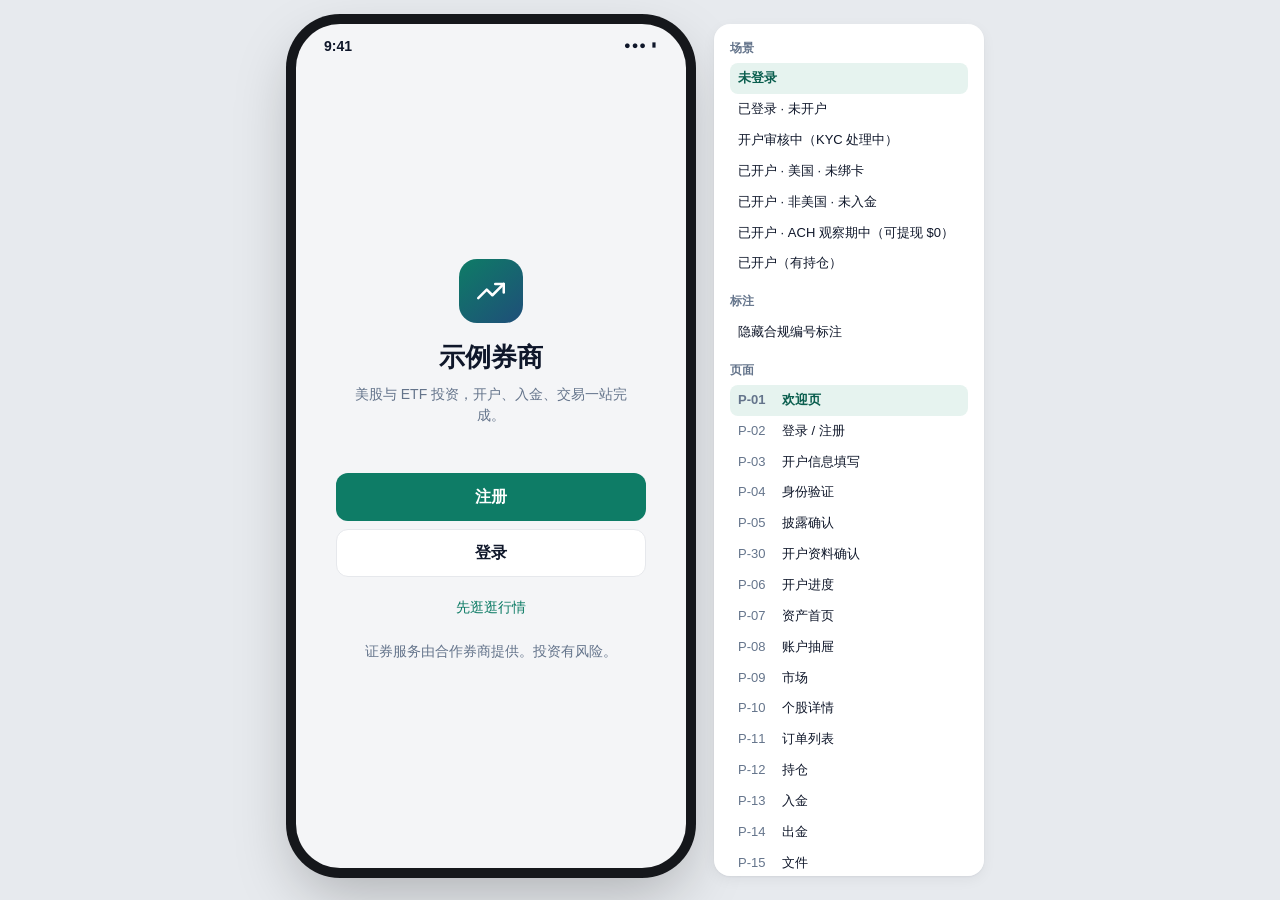
==== prototype/index.html @ 5108696b "M0: 设计文档与原型基线" ====
<!doctype html>
<html lang="zh-CN">
<head>
  <meta charset="utf-8">
  <meta name="viewport" content="width=device-width,initial-scale=1,viewport-fit=cover">
  <title>券商 App 原型</title>
  <link rel="stylesheet" href="css/app.css?v=8">
</head>
<body>
  <div class="stage">
    <div class="device">
      <div class="sbar"><span>9:41</span><span class="sbar-r">●●● ▮</span></div>
      <div id="app"></div>
      <div id="overlay"></div>
    </div>
    <aside class="console" id="console"></aside>
  </div>
  <button class="console-toggle" data-act="toggleConsole">原型控制</button>

  <script src="js/data.js?v=8"></script>
  <script src="js/core.js?v=8"></script>
  <script src="js/pages/onboarding.js?v=8"></script>
  <script src="js/pages/assets.js?v=8"></script>
  <script src="js/pages/market.js?v=8"></script>
  <script src="js/pages/funds.js?v=8"></script>
  <script src="js/pages/discover.js?v=8"></script>
  <script src="js/main.js?v=8"></script>
</body>
</html>
---- prototype/css/app.css ----
/* ---------- Tokens ---------- */
:root {
  --bg: #F4F5F7;
  --surface: #FFFFFF;
  --surface-2: #F1F3F6;
  --text: #0F172A;
  --muted: #64748B;
  --faint: #94A3B8;
  --line: #E6E8EC;
  --primary: #0E7C66;
  --primary-2: #0A5E4E;
  --primary-weak: #E6F3EF;
  --accent: #1F4E79;
  --up: #15803D;
  --down: #DC2626;
  --warn: #B45309;
  --warn-weak: #FFF6E5;
  --danger: #DC2626;
  --danger-weak: #FDEDED;
  --info-weak: #EDF3FA;
  --radius: 14px;
  --shadow: 0 1px 2px rgba(15, 23, 42, .05), 0 4px 14px rgba(15, 23, 42, .05);
}
body.red-up { --up: #DC2626; --down: #15803D; }

* { box-sizing: border-box; margin: 0; padding: 0; }
html, body { height: 100%; }
body {
  font-family: -apple-system, BlinkMacSystemFont, "PingFang SC", "Helvetica Neue", "Microsoft YaHei", sans-serif;
  background: #E7EAEE;
  color: var(--text);
  font-size: 15px;
  line-height: 1.45;
  -webkit-font-smoothing: antialiased;
}
button { font: inherit; color: inherit; background: none; border: 0; cursor: pointer; }
a { color: var(--primary); text-decoration: none; }
input, select, textarea { font: inherit; color: inherit; }
.ic { flex: none; display: block; }

/* ---------- Stage & device ---------- */
.stage { min-height: 100vh; display: flex; gap: 28px; justify-content: center; align-items: flex-start; padding: 24px; }
.device {
  position: relative; width: 390px; height: 844px; flex: none;
  border-radius: 44px; background: var(--bg); overflow: hidden;
  box-shadow: 0 0 0 10px #15171B, 0 24px 60px rgba(0, 0, 0, .25);
}
.sbar { position: absolute; top: 0; left: 0; right: 0; height: 44px; display: flex; justify-content: space-between; align-items: center; padding: 0 28px; font-size: 14px; font-weight: 600; z-index: 5; }
.sbar-r { letter-spacing: 1px; font-size: 11px; }
#app { position: absolute; top: 44px; left: 0; right: 0; bottom: 0; }
#overlay { position: absolute; inset: 0; pointer-events: none; z-index: 50; }

@media (max-width: 600px) {
  .stage { padding: 0; }
  .device { width: 100vw; height: 100dvh; border-radius: 0; box-shadow: none; }
  .sbar { display: none; }
  #app { top: env(safe-area-inset-top, 0); }
}

/* ---------- Screen shell ---------- */
.screen { position: absolute; inset: 0; display: flex; flex-direction: column; }
.nav { height: 52px; display: flex; align-items: center; padding: 0 6px; background: var(--surface); border-bottom: 1px solid var(--line); flex: none; }
.nav h1 { flex: 1; text-align: center; font-size: 17px; font-weight: 600; white-space: nowrap; overflow: hidden; text-overflow: ellipsis; }
.nav-btn { width: 40px; height: 40px; display: grid; place-items: center; border-radius: 20px; flex: none; }
.nav-right { min-width: 40px; display: flex; justify-content: flex-end; }
.nav.big { background: transparent; border: 0; padding: 0 12px 0 16px; height: 56px; }
.nav.big h1 { text-align: left; font-size: 26px; font-weight: 700; }
.ava-btn { width: 38px; height: 38px; border-radius: 50%; display: grid; place-items: center; background: var(--surface); box-shadow: var(--shadow); color: var(--primary); }
.content { flex: 1; overflow-y: auto; padding: 12px 16px 28px; -webkit-overflow-scrolling: touch; }
.content.flush { padding: 0; }
.footer { flex: none; padding: 12px 16px 18px; background: var(--surface); border-top: 1px solid var(--line); display: flex; gap: 10px; }
.tabbar { flex: none; height: 64px; display: flex; background: var(--surface); border-top: 1px solid var(--line); padding-bottom: 6px; }
.tab { flex: 1; display: flex; flex-direction: column; align-items: center; justify-content: center; gap: 3px; font-size: 11px; color: var(--faint); }
.tab.on { color: var(--primary); font-weight: 600; }

/* ---------- Building blocks ---------- */
.card { background: var(--surface); border-radius: var(--radius); padding: 16px; box-shadow: var(--shadow); margin-bottom: 12px; }
.sec-title { display: flex; align-items: center; justify-content: space-between; margin: 22px 2px 10px; font-size: 17px; font-weight: 650; }
.sec-title:first-child { margin-top: 6px; }
.sec-title .link { font-size: 13px; font-weight: 500; color: var(--primary); display: inline-flex; align-items: center; }
.btn { height: 48px; border-radius: 12px; font-weight: 600; font-size: 16px; display: inline-flex; align-items: center; justify-content: center; gap: 6px; padding: 0 18px; width: 100%; border: 1px solid transparent; }
.btn.primary { background: var(--primary); color: #fff; }
.btn.secondary { background: var(--primary-weak); color: var(--primary-2); }
.btn.ghost { background: var(--surface); border-color: var(--line); }
.btn.danger { background: var(--danger); color: #fff; }
.btn.buy { background: var(--up); color: #fff; }
.btn.sell { background: var(--down); color: #fff; }
.btn.sm { height: 34px; font-size: 14px; width: auto; border-radius: 10px; padding: 0 12px; }
.btn:disabled { opacity: .4; cursor: not-allowed; }
.link-btn { color: var(--primary); font-size: 14px; font-weight: 500; }
.row { display: flex; align-items: center; gap: 12px; }
.between { justify-content: space-between; }
.wrap { flex-wrap: wrap; }
.grow { flex: 1; min-width: 0; }
.col { display: flex; flex-direction: column; }
.right { text-align: right; }
.center { text-align: center; }
.muted { color: var(--muted); }
.faint { color: var(--faint); }
.small { font-size: 13px; }
.xs { font-size: 12px; }
.b { font-weight: 600; }
.num { font-variant-numeric: tabular-nums; }
.ellipsis { white-space: nowrap; overflow: hidden; text-overflow: ellipsis; }
.up { color: var(--up); }
.down { color: var(--down); }
.flat { color: var(--muted); }
.mt8 { margin-top: 8px; } .mt12 { margin-top: 12px; } .mt16 { margin-top: 16px; } .mt24 { margin-top: 24px; }
.mb8 { margin-bottom: 8px; } .mb12 { margin-bottom: 12px; } .mb16 { margin-bottom: 16px; }
.gap8 { gap: 8px; }
.hr { height: 1px; background: var(--line); margin: 12px 0; }

.list { background: var(--surface); border-radius: var(--radius); box-shadow: var(--shadow); overflow: hidden; margin-bottom: 12px; }
.li { display: flex; align-items: center; gap: 12px; padding: 13px 16px; border-bottom: 1px solid var(--line); width: 100%; text-align: left; }
.li:last-child { border-bottom: 0; }
.li-ic { width: 34px; height: 34px; border-radius: 10px; background: var(--surface-2); display: grid; place-items: center; color: var(--primary); flex: none; }
.li-title { font-size: 15px; }
.li-sub { font-size: 12px; color: var(--muted); }
.chev { color: var(--faint); }
.group-label { font-size: 12px; color: var(--muted); margin: 18px 4px 8px; }

/* 全局规则：页面内不允许横向滚动。筛选按钮放不下时换行。 */
.seg { display: flex; flex-wrap: wrap; gap: 8px; margin: 4px 0 12px; overflow: visible; }
.seg.wrap { display: grid; grid-template-columns: 1fr 1fr; }            /* 2 × 2 等宽换行 */
.seg.wrap button { width: 100%; padding: 0 8px; }
.seg.fill { flex-wrap: nowrap; }                                          /* 时间区间：一行等分 */
.seg.fill button { flex: 1 1 0; min-width: 0; padding: 0 4px; }
.seg button { height: 32px; padding: 0 14px; border-radius: 16px; border: 1px solid var(--line); background: var(--surface); color: var(--muted); font-size: 14px; white-space: nowrap; flex: none; }
.seg button.on { background: var(--text); border-color: var(--text); color: #fff; }
.seg2 { display: flex; background: var(--surface-2); border-radius: 11px; padding: 3px; margin-bottom: 12px; }
.seg2 button { flex: 1; height: 34px; border-radius: 8px; font-weight: 600; color: var(--muted); font-size: 14px; }
.seg2 button.on { background: var(--surface); color: var(--text); box-shadow: var(--shadow); }
.seg2 .dot { display: inline-block; width: 7px; height: 7px; border-radius: 50%; margin-right: 6px; vertical-align: middle; }

.field { margin-bottom: 14px; }
.field > label { display: flex; align-items: center; gap: 0; font-size: 13px; line-height: 18px; min-height: 18px; color: var(--muted); margin-bottom: 6px; white-space: nowrap; overflow: hidden; }
.field > label .ctag { flex: none; }
.input { width: 100%; height: 46px; border: 1px solid var(--line); border-radius: 10px; padding: 0 12px; font-size: 16px; background: var(--surface); }
textarea.input { height: 84px; padding: 10px 12px; resize: none; }
.input:focus { outline: 2px solid var(--primary-weak); border-color: var(--primary); }
.field.err .input { border-color: var(--danger); }
.err-msg { color: var(--danger); font-size: 12px; margin-top: 5px; }
.hint { font-size: 12px; color: var(--faint); margin-top: 5px; }
.err-msg, .hint { line-height: 17px; }
.hint-empty { min-height: 17px; }                                          /* 两列字段：无提示时保留占位高度 */
.two { display: grid; grid-template-columns: 1fr 1fr; gap: 10px; align-items: start; }
.two > .field { min-width: 0; }
.check { display: flex; gap: 10px; align-items: flex-start; padding: 10px 0; font-size: 14px; cursor: pointer; }
.check input { width: 20px; height: 20px; accent-color: var(--primary); flex: none; margin-top: 1px; }
.opt { display: flex; gap: 12px; align-items: center; padding: 14px; border: 1px solid var(--line); border-radius: 12px; margin-bottom: 8px; background: var(--surface); width: 100%; text-align: left; }
.opt.on { border-color: var(--primary); background: var(--primary-weak); }
.opt .radio { width: 20px; height: 20px; border-radius: 50%; border: 2px solid var(--faint); flex: none; }
.opt.on .radio { border: 6px solid var(--primary); }
.yn { display: flex; gap: 8px; margin-top: 8px; }
.yn button { flex: 1; height: 40px; border-radius: 10px; border: 1px solid var(--line); background: var(--surface); font-weight: 600; }
.yn button.on { border-color: var(--primary); background: var(--primary-weak); color: var(--primary-2); }

.notice { display: flex; gap: 10px; padding: 12px 14px; border-radius: 12px; font-size: 13px; line-height: 1.55; margin-bottom: 12px; }
.notice .ic { margin-top: 1px; }
.notice.info { background: var(--info-weak); color: #1E3A5F; }
.notice.warn { background: var(--warn-weak); color: #7A4A06; }
.notice.danger { background: var(--danger-weak); color: #8A1C1C; }
.notice.ok { background: var(--primary-weak); color: var(--primary-2); }
.badge { display: inline-flex; align-items: center; height: 22px; padding: 0 8px; border-radius: 11px; font-size: 12px; font-weight: 600; background: var(--surface-2); color: var(--muted); white-space: nowrap; }
.badge.ok { background: var(--primary-weak); color: var(--primary-2); }
.badge.warn { background: var(--warn-weak); color: var(--warn); }
.badge.danger { background: var(--danger-weak); color: var(--danger); }
.badge.info { background: var(--info-weak); color: var(--accent); }
.ctag { display: inline-block; font-size: 10px; font-weight: 700; color: #6D28D9; background: #F3EEFF; border: 1px dashed #C4B5FD; border-radius: 6px; padding: 0 5px; margin-left: 6px; vertical-align: middle; line-height: 16px; white-space: nowrap; }
body.hide-tags .ctag { display: none; }
.progress { height: 4px; background: var(--line); border-radius: 2px; overflow: hidden; margin-bottom: 6px; }
.progress i { display: block; height: 100%; background: var(--primary); transition: width .3s; }
.kv { display: flex; justify-content: space-between; gap: 12px; padding: 7px 0; font-size: 14px; }
.kv > :first-child { color: var(--muted); }
.kv > :last-child { text-align: right; }
.empty { text-align: center; padding: 32px 16px; color: var(--muted); font-size: 14px; }
.empty .ic { margin: 0 auto 10px; color: var(--faint); }

/* ---------- Avatars ---------- */
.ava { width: 36px; height: 36px; border-radius: 50%; display: grid; place-items: center; font-weight: 700; font-size: 12px; color: #fff; flex: none; }
.ava.lg { width: 64px; height: 64px; font-size: 22px; }
.ava.sq { border-radius: 10px; }

/* ---------- Asset hero ---------- */
.hero { background: linear-gradient(155deg, #0E7C66 0%, #0D5A63 100%); color: #fff; border-radius: 20px; padding: 18px; margin-bottom: 12px; }
.hero .muted { color: rgba(255, 255, 255, .72); }
.hero-total { font-size: 32px; font-weight: 700; letter-spacing: -.5px; margin: 4px 0 10px; }
.hero-split { display: flex; gap: 16px; font-size: 13px; }
.hero-split > div + div { border-left: 1px solid rgba(255, 255, 255, .25); padding-left: 16px; }
.hero .up, .hero .down { color: #fff; }
.hero-chart { margin-top: 10px; }

/* ---------- Tables ---------- */
.table { width: 100%; border-collapse: collapse; font-size: 14px; }
.table th { font-weight: 500; color: var(--muted); font-size: 12px; text-align: right; padding: 8px 6px; white-space: nowrap; }
.table td { padding: 11px 6px; border-top: 1px solid var(--line); text-align: right; vertical-align: middle; }
.table th:first-child, .table td:first-child { text-align: left; padding-left: 0; }
.table th:last-child, .table td:last-child { padding-right: 0; }
.table tr[data-go] { cursor: pointer; }
.inst-grid { display: grid; grid-template-columns: repeat(3, 1fr); gap: 8px; margin-bottom: 4px; }
.inst-grid .card { margin: 0; padding: 12px 6px; min-width: 0; }
.sortable { cursor: pointer; }

/* ---------- Quote rows ---------- */
.qrow { display: flex; align-items: center; gap: 12px; padding: 12px 0; border-top: 1px solid var(--line); width: 100%; text-align: left; }
.qrow:first-child { border-top: 0; }
.qrow .sym { font-weight: 650; }
.chg-pill { min-width: 76px; text-align: center; padding: 6px 8px; border-radius: 8px; color: #fff; font-weight: 600; font-size: 14px; }
.chg-pill.up { background: var(--up); color: #fff; }
.chg-pill.down { background: var(--down); color: #fff; }
.chg-pill.flat { background: var(--faint); color: #fff; }

.idx-grid { display: grid; grid-template-columns: repeat(3, 1fr); gap: 8px; margin-bottom: 12px; }
.idx { background: var(--surface); border-radius: 12px; padding: 12px; box-shadow: var(--shadow); text-align: left; }
.idx .v { font-size: 18px; font-weight: 700; margin: 2px 0; }

.bubbles { display: flex; flex-wrap: wrap; gap: 10px; justify-content: center; padding: 6px 0; }
.bubble { border-radius: 50%; display: flex; flex-direction: column; align-items: center; justify-content: center; border: 2px solid; background: var(--surface); text-align: center; line-height: 1.25; }
.bubble.up { border-color: var(--up); }
.bubble.down { border-color: var(--down); }
.bubble b { color: var(--text); font-size: 14px; }

/* ---------- NBBO block ---------- */
.nbbo { display: grid; grid-template-columns: 1fr 1fr; gap: 8px; }
.nbbo > div { background: var(--surface-2); border-radius: 10px; padding: 10px 12px; }
.nbbo .lab { font-size: 12px; color: var(--muted); }
.nbbo .px { font-size: 18px; font-weight: 700; }

/* ---------- Overlay ---------- */
.backdrop { position: absolute; inset: 0; background: rgba(15, 23, 42, .42); pointer-events: auto; animation: fade .2s; }
.sheet { position: absolute; left: 0; right: 0; bottom: 0; background: var(--surface); border-radius: 20px 20px 0 0; padding: 18px 16px 26px; pointer-events: auto; max-height: 86%; overflow-y: auto; animation: rise .25s ease-out; }
.sheet h3 { font-size: 18px; margin-bottom: 12px; padding-right: 32px; }
.sheet-x { position: absolute; top: 12px; right: 10px; }
.drawer { position: absolute; top: 0; bottom: 0; right: 0; width: 90%; background: var(--bg); pointer-events: auto; overflow-y: auto; animation: slide .25s ease-out; padding: 56px 16px 24px; }
.drawer-x { position: absolute; top: 52px; right: 14px; background: var(--surface); box-shadow: var(--shadow); }
.dialog { position: absolute; left: 24px; right: 24px; top: 50%; transform: translateY(-50%); background: var(--surface); border-radius: 16px; padding: 20px; pointer-events: auto; animation: fade .2s; }
.dialog h3 { font-size: 17px; margin-bottom: 8px; }
.dialog .btns { display: flex; gap: 10px; margin-top: 18px; }
.toast { position: absolute; left: 50%; bottom: 100px; transform: translateX(-50%); background: rgba(15, 23, 42, .92); color: #fff; padding: 10px 16px; border-radius: 10px; font-size: 14px; z-index: 80; max-width: 80%; text-align: center; animation: fade .2s; pointer-events: none; }
@keyframes fade { from { opacity: 0; } }
@keyframes rise { from { transform: translateY(40px); opacity: 0; } }
@keyframes slide { from { transform: translateX(40px); opacity: 0; } }
@keyframes spin { to { transform: rotate(360deg); } }
.spinner { width: 36px; height: 36px; border: 3px solid var(--primary-weak); border-top-color: var(--primary); border-radius: 50%; animation: spin .9s linear infinite; margin: 0 auto; }

/* ---------- Status / illustration ---------- */
.state { min-height: 100%; display: flex; flex-direction: column; align-items: center; justify-content: center; text-align: center; padding: 24px; }
.state-ic { width: 84px; height: 84px; border-radius: 50%; background: var(--primary-weak); color: var(--primary); display: grid; place-items: center; margin-bottom: 18px; }
.state h2 { font-size: 22px; margin-bottom: 8px; }
.state p { color: var(--muted); font-size: 14px; max-width: 300px; }
.mark { width: 64px; height: 64px; border-radius: 18px; background: linear-gradient(140deg, var(--primary), var(--accent)); display: grid; place-items: center; color: #fff; }
.soon { background: linear-gradient(140deg, #13354F, #0E7C66); color: #fff; border-radius: 20px; padding: 22px 18px; margin-bottom: 14px; position: relative; overflow: hidden; }
.soon h2 { font-size: 26px; line-height: 1.2; }
.soon p { color: rgba(255, 255, 255, .78); font-size: 13px; margin-top: 8px; max-width: 220px; }
.soon svg.deco { position: absolute; right: -10px; bottom: -10px; opacity: .9; }
.feat-grid { display: grid; grid-template-columns: 1fr 1fr; gap: 10px; }
.feat { background: var(--surface); border-radius: 14px; padding: 14px; box-shadow: var(--shadow); position: relative; }
.feat .t { font-weight: 600; font-size: 14px; margin: 8px 0 4px; }
.feat .d { font-size: 12px; color: var(--muted); }
.feat .lk { position: absolute; top: 12px; right: 12px; color: var(--faint); }
.reward-grid { display: grid; grid-template-columns: repeat(2, 1fr); gap: 10px; }

details.faq { background: var(--surface); border-radius: 12px; margin-bottom: 8px; box-shadow: var(--shadow); }
details.faq summary { padding: 14px 16px; font-weight: 500; cursor: pointer; list-style: none; display: flex; justify-content: space-between; }
details.faq summary::-webkit-details-marker { display: none; }
details.faq p { padding: 0 16px 14px; color: var(--muted); font-size: 14px; }

.doc-paper { background: #fff; border: 1px solid var(--line); border-radius: 8px; padding: 16px; font-size: 12px; font-family: ui-monospace, Menlo, monospace; line-height: 1.6; white-space: pre-wrap; }
.upload { border: 1.5px dashed var(--faint); border-radius: 12px; padding: 18px; text-align: center; color: var(--muted); display: block; cursor: pointer; margin-bottom: 10px; }
.upload.done { border-style: solid; border-color: var(--primary); color: var(--primary-2); background: var(--primary-weak); }
.upload input { display: none; }

/* ---------- Prototype console ---------- */
.console { width: 270px; background: #fff; border-radius: 16px; padding: 16px; box-shadow: var(--shadow); font-size: 13px; max-height: calc(100vh - 48px); overflow-y: auto; position: sticky; top: 24px; }
.console h4 { font-size: 12px; color: var(--muted); font-weight: 600; margin: 14px 0 6px; text-transform: uppercase; letter-spacing: .04em; }
.console h4:first-child { margin-top: 0; }
.console .cbtn { display: block; width: 100%; text-align: left; padding: 6px 8px; border-radius: 8px; }
.console .cbtn:hover { background: var(--surface-2); }
.console .cbtn.on { background: var(--primary-weak); color: var(--primary-2); font-weight: 600; }
.console .pid { display: inline-block; width: 44px; color: var(--muted); font-variant-numeric: tabular-nums; }
.console-toggle { display: none; position: fixed; right: 10px; bottom: 76px; z-index: 100; background: #6D28D9; color: #fff; border-radius: 18px; padding: 6px 12px; font-size: 12px; font-weight: 600; box-shadow: var(--shadow); }
@media (max-width: 960px) {
  .console { display: none; position: fixed; inset: 12px; max-height: none; z-index: 99; width: auto; }
  .console.open { display: block; }
  .console-toggle { display: block; }
}

/* 多选标签（资金来源） */
.chip{padding:7px 12px;border-radius:16px;border:1px solid var(--line);background:var(--surface);font-size:13px;color:var(--text);cursor:pointer}
.chip.on{background:var(--primary-weak);border-color:var(--primary);color:var(--primary);font-weight:600}
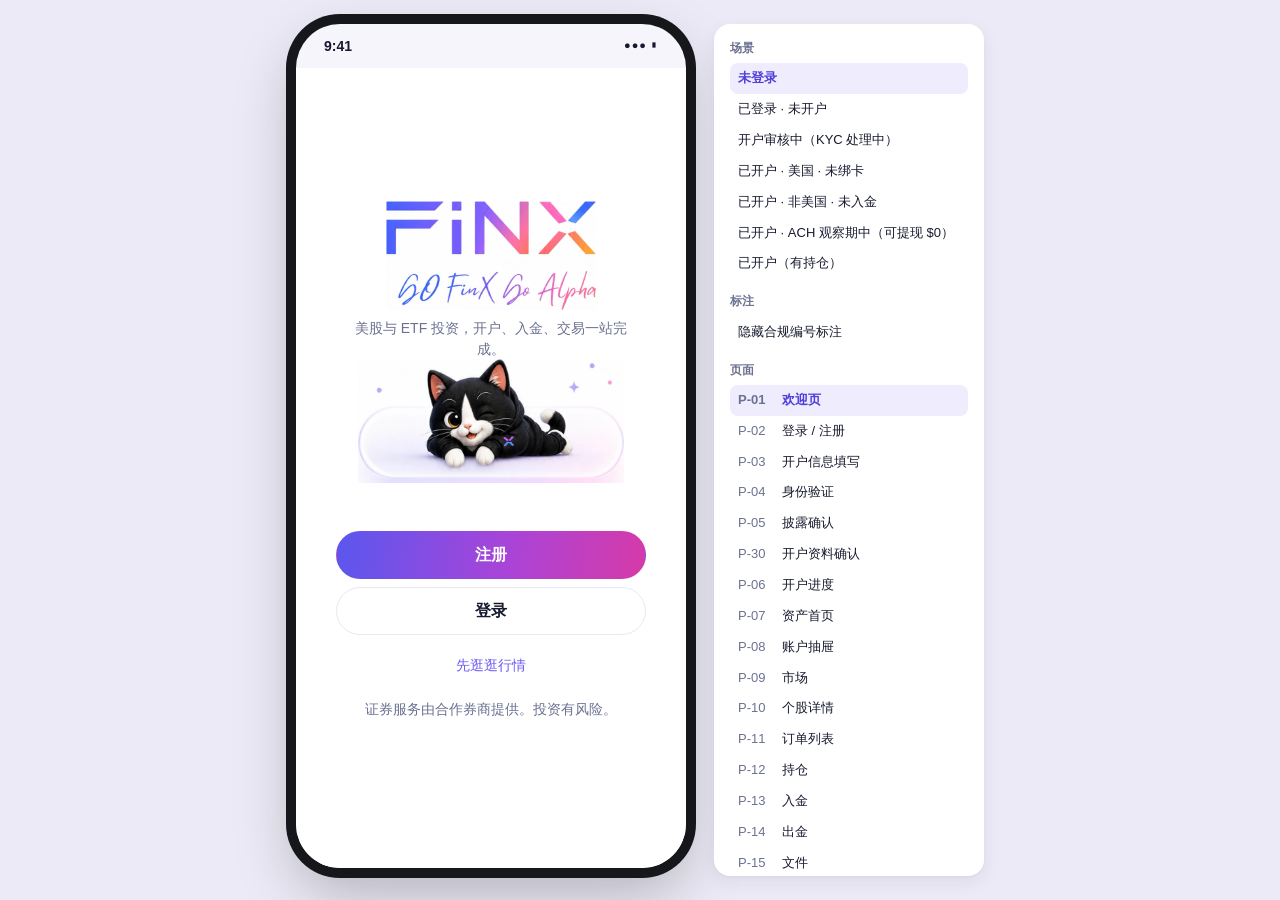
==== commit 05ae7d0f: "Demo-1 docs: 设计侧文件入库（FinX 主题、品牌素材、页面截图、原型更新） - design/theme.md（v1.2）与 design/brand/（App 图标母版与来源图） - " ====
--- a/prototype/index.html
+++ b/prototype/index.html
@@ -4,7 +4,7 @@
   <meta charset="utf-8">
   <meta name="viewport" content="width=device-width,initial-scale=1,viewport-fit=cover">
   <title>券商 App 原型</title>
-  <link rel="stylesheet" href="css/app.css?v=8">
+  <link rel="stylesheet" href="css/app.css?v=11">
 </head>
 <body>
   <div class="stage">
@@ -17,13 +17,13 @@
   </div>
   <button class="console-toggle" data-act="toggleConsole">原型控制</button>
 
-  <script src="js/data.js?v=8"></script>
-  <script src="js/core.js?v=8"></script>
-  <script src="js/pages/onboarding.js?v=8"></script>
-  <script src="js/pages/assets.js?v=8"></script>
-  <script src="js/pages/market.js?v=8"></script>
-  <script src="js/pages/funds.js?v=8"></script>
-  <script src="js/pages/discover.js?v=8"></script>
-  <script src="js/main.js?v=8"></script>
+  <script src="js/data.js?v=11"></script>
+  <script src="js/core.js?v=11"></script>
+  <script src="js/pages/onboarding.js?v=11"></script>
+  <script src="js/pages/assets.js?v=11"></script>
+  <script src="js/pages/market.js?v=11"></script>
+  <script src="js/pages/funds.js?v=11"></script>
+  <script src="js/pages/discover.js?v=11"></script>
+  <script src="js/main.js?v=11"></script>
 </body>
 </html>
--- a/prototype/css/app.css
+++ b/prototype/css/app.css
@@ -1,25 +1,28 @@
 /* ---------- Tokens ---------- */
 :root {
-  --bg: #F4F5F7;
+  /* FinX 主题（design/theme.md）：浅薰衣草底 + 紫罗兰主色 + 靛紫→品红渐变 */
+  --bg: #F6F5FC;
   --surface: #FFFFFF;
-  --surface-2: #F1F3F6;
-  --text: #0F172A;
-  --muted: #64748B;
-  --faint: #94A3B8;
-  --line: #E6E8EC;
-  --primary: #0E7C66;
-  --primary-2: #0A5E4E;
-  --primary-weak: #E6F3EF;
-  --accent: #1F4E79;
-  --up: #15803D;
-  --down: #DC2626;
+  --surface-2: #F3F2FA;
+  --text: #171A2E;
+  --muted: #6B7191;
+  --faint: #9BA0B8;
+  --line: #E9E8F4;
+  --primary: #6C5BF5;
+  --primary-2: #4F3ED9;
+  --primary-weak: #EFECFE;
+  --accent: #3B82F6;
+  --up: #16A34A;
+  --down: #E5484D;
   --warn: #B45309;
   --warn-weak: #FFF6E5;
-  --danger: #DC2626;
-  --danger-weak: #FDEDED;
-  --info-weak: #EDF3FA;
-  --radius: 14px;
-  --shadow: 0 1px 2px rgba(15, 23, 42, .05), 0 4px 14px rgba(15, 23, 42, .05);
+  --danger: #E5484D;
+  --danger-weak: #FDEDEE;
+  --info-weak: #EDF2FD;
+  --grad: linear-gradient(100deg, #5A57EE 0%, #A944D8 55%, #D63AA8 100%);
+  --grad-soft: linear-gradient(135deg, #7D5CF0 0%, #C13AC8 100%);
+  --radius: 18px;
+  --shadow: 0 1px 2px rgba(42, 34, 96, .05), 0 6px 18px rgba(42, 34, 96, .07);
 }
 body.red-up { --up: #DC2626; --down: #15803D; }
 
@@ -27,7 +30,7 @@
 html, body { height: 100%; }
 body {
   font-family: -apple-system, BlinkMacSystemFont, "PingFang SC", "Helvetica Neue", "Microsoft YaHei", sans-serif;
-  background: #E7EAEE;
+  background: #ECEAF6;
   color: var(--text);
   font-size: 15px;
   line-height: 1.45;
@@ -78,14 +81,14 @@
 .sec-title { display: flex; align-items: center; justify-content: space-between; margin: 22px 2px 10px; font-size: 17px; font-weight: 650; }
 .sec-title:first-child { margin-top: 6px; }
 .sec-title .link { font-size: 13px; font-weight: 500; color: var(--primary); display: inline-flex; align-items: center; }
-.btn { height: 48px; border-radius: 12px; font-weight: 600; font-size: 16px; display: inline-flex; align-items: center; justify-content: center; gap: 6px; padding: 0 18px; width: 100%; border: 1px solid transparent; }
-.btn.primary { background: var(--primary); color: #fff; }
+.btn { height: 48px; border-radius: 24px; font-weight: 600; font-size: 16px; display: inline-flex; align-items: center; justify-content: center; gap: 6px; padding: 0 18px; width: 100%; border: 1px solid transparent; }
+.btn.primary { background: var(--grad); color: #fff; }
 .btn.secondary { background: var(--primary-weak); color: var(--primary-2); }
 .btn.ghost { background: var(--surface); border-color: var(--line); }
 .btn.danger { background: var(--danger); color: #fff; }
 .btn.buy { background: var(--up); color: #fff; }
 .btn.sell { background: var(--down); color: #fff; }
-.btn.sm { height: 34px; font-size: 14px; width: auto; border-radius: 10px; padding: 0 12px; }
+.btn.sm { height: 34px; font-size: 14px; width: auto; border-radius: 17px; padding: 0 12px; }
 .btn:disabled { opacity: .4; cursor: not-allowed; }
 .link-btn { color: var(--primary); font-size: 14px; font-weight: 500; }
 .row { display: flex; align-items: center; gap: 12px; }
@@ -126,7 +129,7 @@
 .seg.fill { flex-wrap: nowrap; }                                          /* 时间区间：一行等分 */
 .seg.fill button { flex: 1 1 0; min-width: 0; padding: 0 4px; }
 .seg button { height: 32px; padding: 0 14px; border-radius: 16px; border: 1px solid var(--line); background: var(--surface); color: var(--muted); font-size: 14px; white-space: nowrap; flex: none; }
-.seg button.on { background: var(--text); border-color: var(--text); color: #fff; }
+.seg button.on { background: var(--grad-soft); border-color: transparent; color: #fff; }
 .seg2 { display: flex; background: var(--surface-2); border-radius: 11px; padding: 3px; margin-bottom: 12px; }
 .seg2 button { flex: 1; height: 34px; border-radius: 8px; font-weight: 600; color: var(--muted); font-size: 14px; }
 .seg2 button.on { background: var(--surface); color: var(--text); box-shadow: var(--shadow); }
@@ -135,7 +138,7 @@
 .field { margin-bottom: 14px; }
 .field > label { display: flex; align-items: center; gap: 0; font-size: 13px; line-height: 18px; min-height: 18px; color: var(--muted); margin-bottom: 6px; white-space: nowrap; overflow: hidden; }
 .field > label .ctag { flex: none; }
-.input { width: 100%; height: 46px; border: 1px solid var(--line); border-radius: 10px; padding: 0 12px; font-size: 16px; background: var(--surface); }
+.input { width: 100%; height: 50px; border: 1.5px solid var(--line); border-radius: 15px; padding: 0 14px; font-size: 16px; background: var(--surface); }
 textarea.input { height: 84px; padding: 10px 12px; resize: none; }
 .input:focus { outline: 2px solid var(--primary-weak); border-color: var(--primary); }
 .field.err .input { border-color: var(--danger); }
@@ -182,7 +185,7 @@
 .ava.sq { border-radius: 10px; }
 
 /* ---------- Asset hero ---------- */
-.hero { background: linear-gradient(155deg, #0E7C66 0%, #0D5A63 100%); color: #fff; border-radius: 20px; padding: 18px; margin-bottom: 12px; }
+.hero { background: linear-gradient(135deg, #7D4DF0 0%, #A944D8 55%, #D63AA8 100%); color: #fff; border-radius: 22px; padding: 18px; margin-bottom: 12px; }
 .hero .muted { color: rgba(255, 255, 255, .72); }
 .hero-total { font-size: 32px; font-weight: 700; letter-spacing: -.5px; margin: 4px 0 10px; }
 .hero-split { display: flex; gap: 16px; font-size: 13px; }
@@ -248,8 +251,8 @@
 .state-ic { width: 84px; height: 84px; border-radius: 50%; background: var(--primary-weak); color: var(--primary); display: grid; place-items: center; margin-bottom: 18px; }
 .state h2 { font-size: 22px; margin-bottom: 8px; }
 .state p { color: var(--muted); font-size: 14px; max-width: 300px; }
-.mark { width: 64px; height: 64px; border-radius: 18px; background: linear-gradient(140deg, var(--primary), var(--accent)); display: grid; place-items: center; color: #fff; }
-.soon { background: linear-gradient(140deg, #13354F, #0E7C66); color: #fff; border-radius: 20px; padding: 22px 18px; margin-bottom: 14px; position: relative; overflow: hidden; }
+.mark { width: 64px; height: 64px; border-radius: 18px; background: var(--grad-soft); display: grid; place-items: center; color: #fff; }
+.soon { background: linear-gradient(120deg, #4A43E8 0%, #8A3FE0 55%, #D63AA8 100%); color: #fff; border-radius: 22px; padding: 22px 18px; margin-bottom: 14px; position: relative; overflow: hidden; }
 .soon h2 { font-size: 26px; line-height: 1.2; }
 .soon p { color: rgba(255, 255, 255, .78); font-size: 13px; margin-top: 8px; max-width: 220px; }
 .soon svg.deco { position: absolute; right: -10px; bottom: -10px; opacity: .9; }
@@ -285,6 +288,30 @@
   .console-toggle { display: block; }
 }
 
+/* ---------- 开户流程版式（参考 FinX 样板） ---------- */
+.steps { display: flex; gap: 6px; margin: 6px 0 10px; }
+.steps i { flex: 1; height: 4px; border-radius: 2px; background: var(--line); }
+.steps i.done { background: var(--grad-soft); }
+.step-tag { font-size: 12px; font-weight: 700; letter-spacing: .18em; color: var(--muted); margin-bottom: 10px; }
+.q-title { font-size: 28px; font-weight: 800; letter-spacing: -.3px; line-height: 1.2; margin-bottom: 8px; }
+.q-sub { font-size: 15px; color: var(--muted); line-height: 1.55; margin-bottom: 18px; }
+.opt { padding: 16px; border-radius: 16px; }
+.opt .radio { order: 2; margin-left: auto; }
+.opt > div:not(.radio) { order: 1; }
+.footer { flex-wrap: wrap; }
+.footer .btn { width: auto; flex: 1; }
+.footer .btn.ghost[data-act="saveExit"] { flex: none; }
+.trust-note { width: 100%; text-align: center; font-size: 12px; color: var(--faint); padding-top: 8px; display: flex; align-items: center; justify-content: center; gap: 5px; }
+
+/* ---------- FinX 品牌素材 ---------- */
+.screen.white { background: #fff; }
+.brand-logo { display: block; margin: 0 auto; width: 210px; max-width: 70%; }
+.mascot { display: block; margin: 0 auto; }
+.mascot.pill { width: 300px; max-width: 86%; }
+.mascot.paw { width: 150px; }
+.soon .mascot-side { position: absolute; right: 10px; bottom: -6px; width: 104px; opacity: .97; filter: drop-shadow(0 4px 10px rgba(30,20,80,.25)); }
+.ava-img { width: 64px; height: 64px; border-radius: 50%; display: block; }
+
 /* 多选标签（资金来源） */
 .chip{padding:7px 12px;border-radius:16px;border:1px solid var(--line);background:var(--surface);font-size:13px;color:var(--text);cursor:pointer}
 .chip.on{background:var(--primary-weak);border-color:var(--primary);color:var(--primary);font-weight:600}
